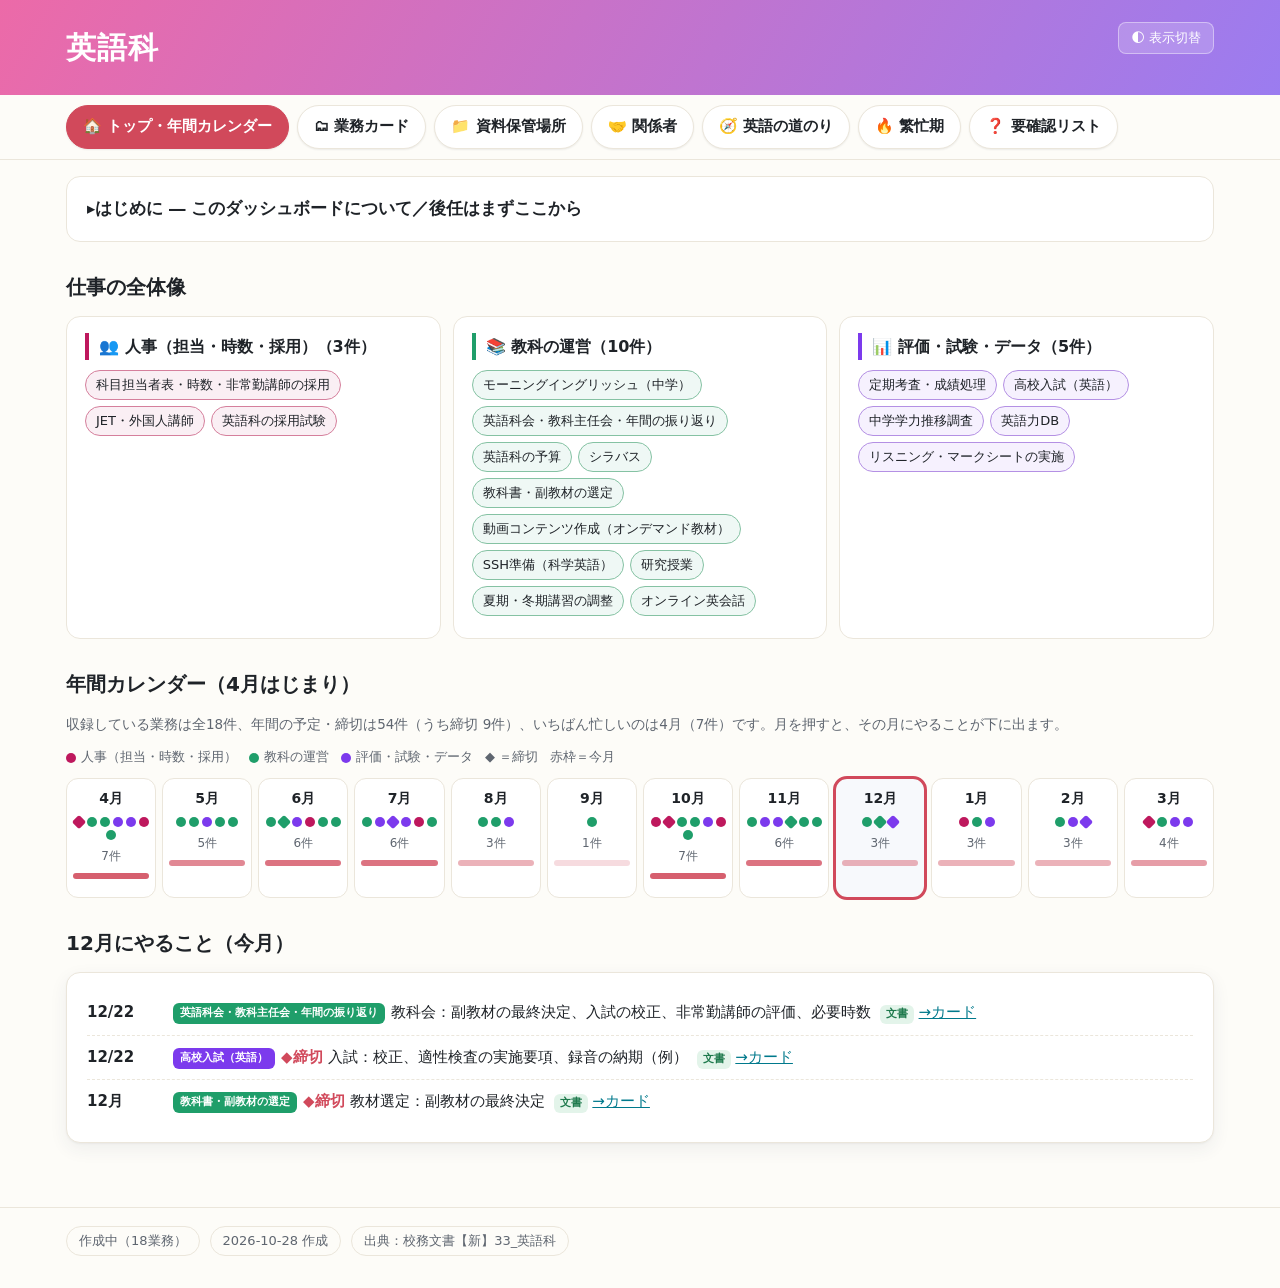
==== hdb-96WJHQErrHXxQ9Q8/eigo.html @ f2237bbc "Publish handover dashboards" ====
<!doctype html>
<html lang="ja">
<head>
<meta charset="utf-8">
<meta name="viewport" content="width=device-width, initial-scale=1">
<title>英語科</title>
<link rel="icon" type="image/svg+xml" href="data:image/svg+xml,%3Csvg%20xmlns%3D%27http%3A%2F%2Fwww.w3.org%2F2000%2Fsvg%27%20viewBox%3D%270%200%2064%2064%27%3E%3Crect%20width%3D%2764%27%20height%3D%2764%27%20rx%3D%2714%27%20fill%3D%27%23d1495b%27%2F%3E%3Cg%20fill%3D%27none%27%20stroke%3D%27%23fff%27%20stroke-width%3D%273%27%20stroke-linecap%3D%27round%27%3E%3Ccircle%20cx%3D%2732%27%20cy%3D%2732%27%20r%3D%2716%27%2F%3E%3Cellipse%20cx%3D%2732%27%20cy%3D%2732%27%20rx%3D%277.5%27%20ry%3D%2716%27%2F%3E%3Cpath%20d%3D%27M16%2032h32%27%2F%3E%3Cpath%20d%3D%27M19.5%2022.5h25%27%2F%3E%3Cpath%20d%3D%27M19.5%2041.5h25%27%2F%3E%3C%2Fg%3E%3C%2Fsvg%3E">
<link rel="preconnect" href="https://fonts.googleapis.com">
<link rel="preconnect" href="https://fonts.gstatic.com" crossorigin>
<link href="https://fonts.googleapis.com/css2?family=Fraunces:opsz,wght@9..144,600;9..144,700&family=Shippori+Mincho+B1:wght@600;800&family=Zen+Kaku+Gothic+New:wght@400;500;700;900&display=swap" rel="stylesheet">
<link rel="stylesheet" href="style.css">
</head>
<body>
<body>
<header class="hero"><div class="wrap"><button id="theme">🌓 表示切替</button>
  <h1 id="ttl"></h1>
  <p id="sub"></p>
</div></header>
<nav class="tabs"><div class="wrap" id="tabs"></div></nav>
<div class="wrap">
  <section class="view" id="v-top"></section>
  <section class="view" id="v-cards"></section>
  <section class="view" id="v-people"></section>
  <section class="view" id="v-busy"></section>
  <section class="view" id="v-todo"></section>
  <section class="view" id="v-src"></section>
  <section class="view" id="v-story"></section>
  <section class="view" id="v-horizon"></section>
</div>
<footer class="p-footer"><div class="wrap"><div class="meta" id="meta"></div></div></footer>
<dialog id="dlg"></dialog>
<script src="data_eigo.js"></script>
<script src="story.js"></script>
<script src="app.js"></script>
</body>
</html>
---- hdb-96WJHQErrHXxQ9Q8/style.css ----
:root{
  --bg:#fdfcf8; --panel:#ffffff; --ink:#1f2328; --muted:#5f6670; --line:#ebe6db;
  --accent:#d1495b; --accent2:#00798c; --soft:#f7f9fc;
  --c-abroad:#2f6fde; --c-program:#1f9e6a; --c-contest:#c2410c; --c-test:#7c3aed;
  --c-partner:#0e7490; --c-admin:#64748b; --c-event:#b45309; --c-hr:#be185d; --c-subject:#1f9e6a; --c-eval:#7c3aed;
  --doc:#1f7a4d; --docbg:#e3f4ea; --hear:#8a5a00; --hearbg:#fdf0d5; --unk:#9b1c1c; --unkbg:#fde5e5;
  --shadow:0 1px 2px rgba(0,0,0,.04),0 6px 18px rgba(40,60,90,.07);
}
:root[data-theme="dark"]{
  --bg:#16181d; --panel:#1f232a; --ink:#e8e6e1; --muted:#a3a9b3; --line:#30353e; --soft:#242930;
  --doc:#7fd6a4; --docbg:#1d3a2a; --hear:#f2c46b; --hearbg:#3d3018; --unk:#ff9a9a; --unkbg:#3f1e1e;
  --shadow:0 1px 2px rgba(0,0,0,.3),0 4px 14px rgba(0,0,0,.3);
}
*{box-sizing:border-box}
body{margin:0;background:var(--bg);color:var(--ink);font-family:"Hiragino Sans","Yu Gothic UI","Meiryo",system-ui,sans-serif;line-height:1.7;font-size:15px}
a{color:var(--accent2)}
.wrap{max-width:1180px;margin:0 auto;padding:0 16px 64px}
header.hero{background:linear-gradient(120deg,var(--hero1),var(--hero2));color:#fff;padding:22px 0 18px;margin-bottom:0}
header.hero .wrap{padding-bottom:0}
.hero h1{margin:0 0 4px;font-size:30px;letter-spacing:.04em}
.hero p{margin:0;opacity:.92}
.hero .meta{margin-top:14px;display:flex;gap:10px;flex-wrap:wrap;font-size:13px}
.hero .meta span{background:rgba(255,255,255,.18);border-radius:999px;padding:3px 12px}
nav.tabs{position:sticky;top:0;z-index:5;background:var(--bg);border-bottom:1px solid var(--line);margin-bottom:10px}
nav.tabs .wrap{display:flex;gap:8px;overflow-x:auto;padding-top:10px;padding-bottom:10px;align-items:center}
nav.tabs button{border:1.5px solid var(--line);background:var(--panel);color:var(--ink);font:inherit;font-weight:600;padding:8px 16px;cursor:pointer;border-radius:999px;white-space:nowrap;box-shadow:0 1px 2px rgba(0,0,0,.07)}
nav.tabs button:hover{border-color:var(--accent);color:var(--accent)}
nav.tabs button.on{background:var(--accent);border-color:var(--accent);color:#fff}
section.view{display:none}
section.view.on{display:block}
h2{font-size:20px;margin:28px 0 12px}
.panel{background:var(--panel);border:1px solid var(--line);border-radius:14px;box-shadow:var(--shadow);padding:18px 20px}
.grid{display:grid;gap:14px}
.g3{grid-template-columns:repeat(auto-fill,minmax(300px,1fr))}
.kpis{display:grid;grid-template-columns:repeat(auto-fit,minmax(150px,1fr));gap:12px}
.kpi{background:var(--panel);border:1px solid var(--line);border-radius:14px;padding:14px 16px;box-shadow:var(--shadow)}
.kpi b{display:block;font-size:28px;line-height:1.2}
.kpi small{color:var(--muted)}
/* month ribbon */
.ribbon{display:grid;grid-template-columns:repeat(12,minmax(0,1fr));gap:6px}
.mon{background:var(--panel);border:1px solid var(--line);border-radius:12px;padding:8px 6px 10px;min-height:120px;cursor:pointer;transition:transform .12s}
.mon:hover{transform:translateY(-2px)}
.mon.now{outline:3px solid var(--accent);outline-offset:-1px}
.mon.sel{background:var(--soft)}
.mon h4{margin:0 0 6px;text-align:center;font-size:14px}
.mon .dots{display:flex;flex-wrap:wrap;gap:3px;justify-content:center}
.dot{width:10px;height:10px;border-radius:50%}
.dot.dl{border-radius:2px;transform:rotate(45deg)}
.mon .cnt{text-align:center;font-size:12px;color:var(--muted);margin-top:6px}
.heat{height:6px;border-radius:3px;margin-top:6px;background:var(--accent);opacity:.15}
@media (max-width:760px){.ribbon{grid-template-columns:repeat(6,minmax(0,1fr))}.mon{min-height:90px}}
.legend{display:flex;flex-wrap:wrap;gap:12px;font-size:13px;color:var(--muted);margin:10px 0}
.legend i{display:inline-block;width:10px;height:10px;border-radius:50%;margin-right:5px;vertical-align:middle}
ul.events{list-style:none;margin:0;padding:0}
ul.events li{display:grid;grid-template-columns:76px 1fr;gap:10px;padding:9px 0;border-bottom:1px dashed var(--line)}
ul.events li:last-child{border-bottom:0}
.when{font-weight:700;font-variant-numeric:tabular-nums}
.tag{display:inline-block;font-size:11px;font-weight:700;border-radius:6px;padding:1px 7px;margin-right:6px;color:#fff;vertical-align:1px}
.dlmark{color:var(--accent);font-weight:700}
/* cards */
.filters{display:flex;flex-wrap:wrap;gap:8px;margin-bottom:14px}
.chip{border:1px solid var(--line);background:var(--panel);color:var(--ink);border-radius:999px;padding:5px 13px;font:inherit;font-size:13px;cursor:pointer}
.chip.on{background:var(--ink);color:var(--bg);border-color:var(--ink)}
.card{background:var(--panel);border:1px solid var(--line);border-radius:16px;box-shadow:var(--shadow);overflow:hidden;cursor:pointer;display:flex;flex-direction:column;transition:transform .12s}
.card:hover{transform:translateY(-3px)}
.card .bar{height:6px}
.card .in{padding:14px 16px 16px;display:flex;flex-direction:column;gap:6px;flex:1}
.card h3{margin:0;font-size:17px;display:flex;gap:8px;align-items:center}
.card .emo{font-size:22px}
.card p{margin:0;color:var(--muted);font-size:14px}
.card .foot{margin-top:auto;display:flex;gap:6px;flex-wrap:wrap;font-size:12px}
.pill{border-radius:999px;padding:1px 9px;background:var(--soft);border:1px solid var(--line);color:var(--muted)}
.pill.warn{background:var(--unkbg);color:var(--unk);border-color:transparent}
/* detail */
dialog{border:0;border-radius:18px;padding:0;max-width:880px;width:calc(100% - 24px);background:var(--panel);color:var(--ink);box-shadow:0 20px 60px rgba(0,0,0,.35)}
dialog::backdrop{background:rgba(10,12,16,.55)}
.dhead{padding:22px 24px 16px;color:#fff}
.dhead h2{margin:0;font-size:22px}
.dhead p{margin:4px 0 0;opacity:.92}
.dbody{padding:6px 24px 24px;max-height:72vh;overflow:auto}
.dbody h3{font-size:16px;margin:22px 0 8px;padding-left:10px;border-left:4px solid var(--accent)}
.dbody h4{font-size:15px;margin:16px 0 6px}
.close{position:absolute;z-index:1;right:14px;top:12px;border:0;background:rgba(255,255,255,.2);color:#fff;border-radius:50%;width:34px;height:34px;font-size:18px;cursor:pointer}
ol.flow{list-style:none;margin:0;padding:0;counter-reset:s}
ol.flow li{position:relative;padding:4px 0 14px 44px;counter-increment:s}
ol.flow li::before{content:counter(s);position:absolute;left:0;top:2px;width:30px;height:30px;border-radius:50%;background:var(--accent2);color:#fff;display:grid;place-items:center;font-weight:700;font-size:13px}
ol.flow li::after{content:"";position:absolute;left:14px;top:34px;bottom:0;border-left:2px dotted var(--line)}
ol.flow li:last-child::after{display:none}
.fw{font-size:12px;color:var(--muted);font-weight:700}
.decide{display:inline-block;margin-top:4px;font-size:13px;background:var(--hearbg);color:var(--hear);border-radius:8px;padding:2px 9px}
.appr{display:inline-block;margin-top:4px;font-size:13px;background:var(--soft);border:1px solid var(--line);border-radius:8px;padding:1px 9px}
table{border-collapse:collapse;width:100%;font-size:14px}
th,td{border-bottom:1px solid var(--line);padding:7px 8px;text-align:left;vertical-align:top}
th{color:var(--muted);font-weight:600;font-size:13px}
.src{display:inline-block;font-size:11px;font-weight:700;border-radius:6px;padding:0 6px;margin-left:4px;white-space:nowrap}
.src.doc{background:var(--docbg);color:var(--doc)}
.src.hear{background:var(--hearbg);color:var(--hear)}
.src.unk{background:var(--unkbg);color:var(--unk)}
.path{font-family:ui-monospace,Consolas,monospace;font-size:12px;color:var(--muted);word-break:break-all}
.copy{border:1px solid var(--line);background:var(--soft);color:var(--ink);border-radius:6px;font-size:11px;padding:0 6px;cursor:pointer;margin-left:4px}
.note{background:var(--soft);border:1px solid var(--line);border-radius:10px;padding:10px 12px;margin:8px 0}
.callout{border-left:4px solid var(--accent);background:var(--soft);padding:10px 14px;border-radius:0 10px 10px 0;margin:10px 0;font-size:14px}
.toolbar{display:none}
.toolbar button{border:1px solid var(--line);background:var(--panel);color:var(--ink);border-radius:8px;padding:4px 10px;font:inherit;font-size:13px;cursor:pointer}
@media print{nav.tabs,.toolbar,.filters{display:none} section.view{display:block!important} .mon{min-height:auto}}
/* 英語の道のり（story.js） */
#v-story .panel{margin-bottom:14px}
.st-cover{background:var(--panel);border:1px solid var(--line);border-radius:16px;box-shadow:var(--shadow);padding:24px 26px;margin-bottom:14px}
.st-eyebrow{color:var(--accent2);font-weight:700;font-size:13px;letter-spacing:.06em}
.st-title{font-size:30px;margin:6px 0 2px}
.st-sub{color:var(--muted);font-weight:600}
.st-lead{margin:14px 0 18px}
.st-fig{margin:0;border:1px solid var(--line);border-radius:14px;overflow:hidden}
.st-fig img{display:block;width:100%;height:auto}
.st-fig figcaption{padding:8px 14px;font-size:13px;color:var(--muted)}
.st-head{margin:34px 0 14px}
.st-head h2{margin:2px 0 6px;font-size:23px}
.st-head p{margin:0;color:var(--muted)}
.st-kick{color:var(--accent);font-weight:700;font-size:12px;letter-spacing:.08em}
.st-h3{font-size:18px;margin:26px 0 12px}
.st-side{display:grid;grid-template-columns:minmax(0,3fr) minmax(0,2fr);gap:14px;align-items:start}
.st-side.st-even{grid-template-columns:repeat(2,minmax(0,1fr))}
.st-prose p:first-child{margin-top:0}
.st-prose p:last-child{margin-bottom:0}
.st-aside h3,.st-block h3{margin:0 0 8px;font-size:17px}
.st-list{margin:0;padding-left:1.2em}
.st-list li{margin:6px 0}
.st-support{margin:12px 0 0;font-size:14px;font-weight:700}
.st-aside ol.flow li{padding-bottom:10px}
.st-tiles{display:grid;gap:12px;margin-bottom:14px}
.st-t4{grid-template-columns:repeat(auto-fit,minmax(200px,1fr))}
.st-t3{grid-template-columns:repeat(auto-fit,minmax(260px,1fr))}
.st-tile{background:var(--panel);border:1px solid var(--line);border-radius:14px;box-shadow:var(--shadow);padding:14px 16px}
.st-tile b{display:block;font-size:18px;line-height:1.4}
.st-tile em{display:block;font-style:normal;font-weight:700;font-size:22px;color:var(--accent2)}
.st-tile p{margin:6px 0 0;font-size:14px;color:var(--muted)}
.st-tile small{display:block;margin-top:8px;color:var(--accent2);font-weight:700}
.st-tile.dark{background:linear-gradient(120deg,var(--hero1),var(--hero2));border-color:transparent;color:#fff}
.st-tile.dark p{color:#fff;opacity:.92}
.st-stack div{border-radius:10px;padding:10px 14px;margin-top:8px;font-size:14px}
.st-stack .top{background:var(--hearbg)}
.st-stack .mid{background:var(--docbg)}
.st-stack .base{background:var(--soft);border:1px solid var(--line)}
.st-quote{font-size:21px;font-weight:700;line-height:1.5;margin:0 0 8px;color:var(--accent2)}
.st-scroll{overflow-x:auto}
.st-scroll table{min-width:620px}
.st-scroll th small{font-weight:400}
.st-small{font-size:13px;color:var(--muted)}
/* ロードマップの学年切替 */
.st-grades>input{position:absolute;opacity:0;pointer-events:none}
.st-gtabs{display:flex;gap:8px;margin-bottom:12px}
.st-gtabs label{border:1px solid var(--line);background:var(--panel);border-radius:999px;padding:5px 16px;font-weight:600;cursor:pointer}
#st-r1:checked~.st-gtabs label[for=st-r1],#st-r2:checked~.st-gtabs label[for=st-r2],#st-r3:checked~.st-gtabs label[for=st-r3]{background:var(--ink);color:var(--bg);border-color:var(--ink)}
.st-g{display:none}
#st-r1:checked~.st-g1,#st-r2:checked~.st-g2,#st-r3:checked~.st-g3{display:block}
.st-step{color:var(--accent);font-weight:700;font-size:13px}
.st-g h3{margin:2px 0 4px;font-size:21px}
.st-tag{display:inline-block;background:var(--soft);border:1px solid var(--line);border-radius:8px;padding:1px 10px;font-size:13px;margin-bottom:12px}
.st-aim{background:var(--docbg);border-radius:12px;padding:12px 14px}
.st-aim small{font-weight:700;color:var(--doc)}
.st-aim b{display:block;font-size:17px;line-height:1.5}
.st-aim p{margin:8px 0 0;font-size:14px}
/* 物差し */
.st-scale{overflow-x:auto;padding-bottom:4px}
.st-bands{display:grid;grid-template-columns:repeat(5,1fr);min-width:560px;border-radius:12px;overflow:hidden}
.st-bands div{padding:10px 4px;text-align:center;color:#fff}
.st-bands div:nth-child(1){background:#6f8ba3}
.st-bands div:nth-child(2){background:#3f7a8a}
.st-bands div:nth-child(3){background:#12796b}
.st-bands div:nth-child(4){background:#1a5e55}
.st-bands div:nth-child(5){background:#163a5f}
.st-bands b{display:block;font-size:20px;line-height:1.3}
.st-bands small{display:block;opacity:.85;font-size:12px}
.st-bands span{font-size:12px;font-weight:700}
.st-marks{position:relative;min-width:560px;height:58px;margin-bottom:6px}
.st-marks span{position:absolute;top:6px;max-width:150px;transform:translateX(-50%);padding-top:6px;text-align:center;font-size:12px;line-height:1.35;color:var(--muted)}
.st-marks span::before{content:"";position:absolute;top:0;left:50%;height:5px;border-left:2px solid var(--ink)}
.st-pills{display:flex;flex-wrap:wrap;gap:8px}
.st-pills span{background:var(--soft);border:1px solid var(--line);border-radius:999px;padding:2px 12px;font-size:13px;font-weight:600}
/* 大学リスト */
.st-unis{display:grid;grid-template-columns:repeat(auto-fill,minmax(340px,1fr));gap:14px;align-items:start}
#v-story .st-uni{margin:0}
.st-uni h4{margin:0 0 6px;font-size:17px}
.st-uni h5,.st-entry h5{margin:10px 0 2px;font-size:14px}
.st-uni p{margin:0;font-size:14px}
.st-uni p.st-from{margin-top:8px}
.st-from{display:block;font-size:12px;color:var(--muted)}
.st-chips{display:flex;flex-wrap:wrap;gap:6px}
.st-chip{display:inline-block;border-radius:999px;padding:0 10px;font-size:12px;font-weight:700}
.st-chip.cat{background:var(--soft);border:1px solid var(--line)}
.st-chip.ok{background:var(--docbg);color:var(--doc)}
.st-chip.warn{background:var(--hearbg);color:var(--hear)}
.st-chip.no{background:var(--unkbg);color:var(--unk)}
.st-tier b,.st-tierlabel{font-weight:700}
.st-tier.t1 b,.st-tierlabel.t1{color:var(--accent)}
.st-tier.t2 b,.st-tierlabel.t2{color:var(--accent2)}
.st-tier.t3 b,.st-tierlabel.t3{color:var(--doc)}
.st-country summary,.st-faq summary{cursor:pointer;font-weight:600}
.st-country summary b{font-size:17px}
.st-country[open] summary,.st-faq details[open] summary{margin-bottom:8px}
.st-entry{display:grid;grid-template-columns:84px minmax(0,1fr);gap:10px;padding:10px 0;border-bottom:1px dashed var(--line);font-size:14px}
.st-entry:last-child{border-bottom:0}
.st-entry h5{margin-top:0}
.st-entry p{margin:2px 0}
.st-steps{display:grid;grid-template-columns:1fr auto 1fr auto 1fr;gap:10px;align-items:center}
.st-steps div{background:var(--soft);border:1px solid var(--line);border-radius:10px;padding:10px 12px}
.st-steps p{margin:4px 0 0;font-size:14px}
.st-steps i{font-style:normal;color:var(--muted)}
#v-story .st-faq details{margin-bottom:8px;padding:12px 18px}
.st-faq p{margin:0}
.st-close{background:linear-gradient(120deg,var(--hero1),var(--hero2));color:#fff;border-radius:16px;padding:24px 26px;margin-top:34px}
.st-close h2{margin:0 0 8px}
.st-close p{margin:8px 0 0}
.st-foot{margin-top:14px;font-size:12px;color:var(--muted)}
.st-foot p{margin:6px 0 0}
@media (max-width:760px){.st-side,.st-side.st-even{grid-template-columns:minmax(0,1fr)}.st-unis{grid-template-columns:minmax(0,1fr)}.st-steps{grid-template-columns:minmax(0,1fr)}.st-steps i{display:none}.st-entry{grid-template-columns:minmax(0,1fr);gap:2px}}
@media print{.st-gtabs{display:none} .st-g{display:block!important}}
.st-fees{margin-top:14px;display:grid;gap:7px}
.st-feehead{font-size:12px;font-weight:700;color:var(--muted);margin-top:8px}
.st-feebar{display:grid;grid-template-columns:minmax(0,15em) minmax(0,1fr) 6.5em;gap:10px;align-items:center;font-size:13px}
.st-feetrack{height:14px;background:var(--soft);border-radius:999px;overflow:hidden}
.st-feetrack span{display:block;height:100%;background:var(--accent2);border-radius:999px}
.st-feebar.jp .st-feetrack span{background:var(--c-event)}
.st-feeval{font-weight:700;text-align:right;white-space:nowrap}
@media (max-width:760px){.st-feebar{grid-template-columns:minmax(0,1fr) 6.5em}.st-feetrack{grid-column:1/-1;order:3}}

/* 繁忙期タブ */
.bz-periods{grid-template-columns:repeat(auto-fit,minmax(280px,1fr))}
.bz-t{margin:0 0 6px;font-size:15px}
.bz-periods p{margin:0;font-size:14px}
@media (max-width:600px){.bz-stack,.bz-stack tbody{display:block}.bz-stack tr:first-child{display:none}.bz-stack tr{display:block;padding:10px 0;border-bottom:1px solid var(--line)}.bz-stack td{display:block;border:0;padding:2px 0}}

/* ヘッダー内の表示切替とフッター（作成中・作成日・出典はフッターへ） */
header.hero .wrap{position:relative}
#theme{position:absolute;top:0;right:16px;background:rgba(255,255,255,.18);color:#fff;border:1px solid rgba(255,255,255,.4);border-radius:8px;padding:4px 12px;font:inherit;font-size:13px;cursor:pointer}
footer.p-footer{border-top:1px solid var(--line);padding:18px 0 8px;color:var(--muted);font-size:13px}
footer.p-footer .wrap{padding-bottom:24px}
footer.p-footer .meta{display:flex;gap:10px;flex-wrap:wrap}
footer.p-footer .meta span{border:1px solid var(--line);border-radius:999px;padding:3px 12px}
/* トップ画面（明言文・部のストーリー・入口・全体像） */
.p-statement{background:var(--panel);border:1px solid var(--line);border-radius:14px;padding:20px 22px;margin:16px 0 6px}
.p-note{margin:14px 0 0;padding-top:12px;border-top:1px dashed var(--line);font-size:13px;color:var(--muted)}
.p-statement h2{font-size:21px;line-height:1.5;margin:0 0 10px}
.p-statement p{color:var(--muted);line-height:1.8;margin:0}
.p-intro{background:var(--panel);border:1px solid var(--line);border-radius:14px;padding:16px 20px;margin:16px 0 6px}
.p-intro>summary{cursor:pointer;font-size:16.5px;font-weight:700;list-style:none;padding:2px 0}
.p-intro>summary::-webkit-details-marker{display:none}
.p-intro>summary::before{content:"\25B8 "}
.p-intro[open ]>summary::before{content:"\25BE "}
.p-intro .p-statement{background:none;border:none;border-radius:0;padding:10px 0 0;margin:0}
.p-intro-sub{font-size:16px;margin:16px 0 2px}
.p-steps,.p-stories{display:grid;grid-template-columns:repeat(auto-fit,minmax(230px,1fr));gap:12px;margin:8px 0 4px}
.p-step{display:flex;flex-direction:column;justify-content:flex-start;text-align:left;background:var(--panel);border:1px solid var(--line);border-radius:14px;padding:16px 18px;cursor:pointer;font:inherit;color:inherit}
.p-story{position:relative;display:flex;flex-direction:column;justify-content:flex-start;text-align:left;background:color-mix(in srgb,var(--accent) 7%,var(--panel));border:1px solid color-mix(in srgb,var(--accent) 42%,var(--line));border-radius:14px;padding:16px 42px 16px 18px;cursor:pointer;font:inherit;color:inherit}
.p-story::after{content:"›";position:absolute;right:16px;top:50%;transform:translateY(-50%);font-size:24px;font-weight:700;color:var(--accent);line-height:1}
.p-step:hover{border-color:var(--accent)}
.p-story:hover{border-color:var(--accent);background:color-mix(in srgb,var(--accent) 13%,var(--panel))}
.p-step b{display:block;font-size:16px;margin-bottom:6px}
.p-story b{display:block;font-size:16px;margin-bottom:6px;color:var(--accent)}
.p-step span,.p-story span{color:var(--muted);font-size:13.5px;line-height:1.7}
.p-map{display:grid;grid-template-columns:repeat(auto-fit,minmax(300px,1fr));gap:12px;margin:8px 0 4px}
.p-group{background:var(--panel);border:1px solid var(--line);border-radius:14px;padding:16px 18px}
.p-group h3{margin:0 0 6px;font-size:16px;border-left:4px solid var(--gc,var(--line));padding-left:10px}
.p-group p{color:var(--muted);font-size:13.5px;line-height:1.7;margin:0 0 10px}
.p-links a{display:inline-block;margin:0 6px 6px 0;padding:3px 10px;border:1px solid color-mix(in srgb,var(--gc,var(--line)) 50%,var(--line));background:color-mix(in srgb,var(--gc,var(--panel)) 7%,var(--panel));border-radius:999px;font-size:13px;text-decoration:none;color:inherit}
.p-links a:hover{border-color:var(--gc,var(--accent))}
.p-stats{color:var(--muted);font-size:13.5px;margin:6px 0 0}

/* ===== 英語の道のり（単体ページのデザインを #v-story にスコープして再現） ===== */
#v-story{
  color-scheme: light dark;
  --bg:#fbfaf7;
  --surface:#ffffff;
  --surface2:#eef4f1;
  --ink:#16222e;
  --ink2:#3d4f5f;
  --muted:#677a89;
  --line:#d9e2dd;
  --navy:#17365d;
  --navy-deep:#10263f;
  --teal:#0f766e;
  --teal-soft:#dcefeb;
  --amber:#c07f1f;
  --amber-soft:#f7e8cf;
  --rose:#b4533f;
  --shadow:0 18px 44px rgba(16,38,63,.10);
  --radius:18px;
}
@media (prefers-color-scheme: dark) and (max-width:0px){#v-story{
    --bg:#0d1620;
    --surface:#152231;
    --surface2:#182a3a;
    --ink:#eef3f6;
    --ink2:#c3d0da;
    --muted:#93a6b4;
    --line:#2b4154;
    --navy:#7fb0e0;
    --navy-deep:#0a1826;
    --teal:#4cc2b4;
    --teal-soft:#173c38;
    --amber:#e2a84e;
    --amber-soft:#3a2d16;
    --rose:#e08a76;
    --shadow:0 18px 44px rgba(0,0,0,.35);
  }

}
#v-story *{box-sizing:border-box}
#v-story{scroll-behavior:smooth}
#v-story{margin:0;background:var(--bg);color:var(--ink);font-family:"Zen Kaku Gothic New",system-ui,-apple-system,"Hiragino Kaku Gothic ProN",sans-serif;line-height:1.75;-webkit-font-smoothing:antialiased}
#v-story img{max-width:100%;display:block}
#v-story .wrap{max-width:1120px;margin:0 auto;padding:0 20px}
#v-story h1,#v-story h2,#v-story h3{font-family:"Shippori Mincho B1",serif;line-height:1.35;margin:0}
#v-story p{margin:0}
#v-story a{color:var(--teal)}
#v-story /* ---------- hero ---------- */
.hero{padding:44px 0 0}
#v-story .hero-kicker{display:flex;align-items:center;gap:12px;color:var(--teal);font-weight:900;font-size:.82rem;letter-spacing:.14em}
#v-story .hero-kicker::after{content:"";height:1px;flex:1;background:var(--line)}
#v-story .hero h1{font-size:clamp(2rem,5.6vw,3.4rem);font-weight:800;margin:16px 0 6px;letter-spacing:.01em}
#v-story .hero h1 .accent{color:var(--teal)}
#v-story .hero .en{font-family:"Fraunces",serif;font-size:clamp(.95rem,2vw,1.1rem);color:var(--muted);letter-spacing:.06em;margin-bottom:18px}
#v-story .hero .lead{font-size:clamp(1rem,2.2vw,1.13rem);color:var(--ink2)}
#v-story .hero .lead strong{color:var(--ink)}
#v-story .hero-img{margin:28px 0 0;border-radius:22px;overflow:hidden;box-shadow:var(--shadow);border:1px solid var(--line)}
#v-story .hero-img img{width:100%;height:auto}
#v-story .hero-img figcaption{margin:0;padding:10px 16px;background:var(--surface);font-size:.82rem;color:var(--muted)}
#v-story figure{margin:0}
#v-story /* key facts strip */
.facts{display:grid;grid-template-columns:repeat(4,1fr);gap:12px;margin:22px 0 8px}
#v-story .fact{background:var(--surface);border:1px solid var(--line);border-radius:14px;padding:16px 16px 13px}
#v-story .fact .num{font-family:"Fraunces",serif;font-size:1.55rem;font-weight:700;color:var(--navy);line-height:1.15}
#v-story .fact .num small{font-size:.85rem}
#v-story .fact .lbl{font-size:.83rem;color:var(--ink2);margin-top:4px;line-height:1.55}
#v-story .fact.hl{background:var(--navy-deep);border-color:var(--navy-deep)}
#v-story .fact.hl .num{color:#f2b95e}
#v-story .fact.hl .lbl{color:#d7e3ee}
#v-story /* ---------- sections ---------- */
section{padding:52px 0 6px}
#v-story .sec-head{margin-bottom:22px}
#v-story .sec-head .no{font-family:"Fraunces",serif;color:var(--amber);font-weight:700;font-size:.95rem;letter-spacing:.12em}
#v-story .sec-head h2{font-size:clamp(1.45rem,3.6vw,2rem);font-weight:800;margin-top:4px}
#v-story .sec-head p{color:var(--ink2);margin-top:8px}
#v-story .card{background:var(--surface);border:1px solid var(--line);border-radius:var(--radius);box-shadow:var(--shadow)}
#v-story /* story */
.story{display:grid;grid-template-columns:1.15fr .85fr;gap:18px;align-items:stretch}
#v-story .story .main{padding:28px}
#v-story .story .main p+p{margin-top:14px}
#v-story .story .main p{color:var(--ink2)}
#v-story .story .main strong{color:var(--ink)}
#v-story .story .side{background:var(--teal-soft);border:1px solid var(--line);border-radius:var(--radius);padding:24px}
#v-story .story .side h3{font-size:1.05rem;margin-bottom:10px;color:var(--ink)}
#v-story .story .side ul{margin:0;padding:0;list-style:none}
#v-story .story .side li{padding:9px 0;border-top:1px dashed var(--line);font-size:.93rem;color:var(--ink2)}
#v-story .story .side li:first-of-type{border-top:none}
#v-story .story .side b{color:var(--ink)}
#v-story /* roadmap tabs */
.tabs{display:flex;gap:8px;flex-wrap:wrap;margin-bottom:14px}
#v-story .tab{appearance:none;border:1px solid var(--line);background:var(--surface);color:var(--ink2);border-radius:999px;padding:10px 20px;font:inherit;font-weight:700;font-size:.95rem;cursor:pointer;transition:background .15s,color .15s,border-color .15s}
#v-story .tab .yr{font-family:"Fraunces",serif;margin-right:6px}
#v-story .tab[aria-selected="true"]{background:var(--navy-deep);color:#fff;border-color:var(--navy-deep)}
#v-story .tab:focus-visible{outline:3px solid var(--amber);outline-offset:2px}
#v-story .panel{display:none}
#v-story .panel.active{display:block}
#v-story .panel-inner{display:grid;grid-template-columns:.9fr 1.1fr;gap:0;overflow:hidden}
#v-story .panel .left{padding:28px;background:var(--surface2)}
#v-story .panel .right{padding:28px}
#v-story .panel .stage{font-family:"Fraunces",serif;font-size:.85rem;letter-spacing:.14em;color:var(--amber);font-weight:700}
#v-story .panel h3{font-size:1.4rem;margin:6px 0 10px}
#v-story .panel .exam{display:inline-block;background:var(--teal-soft);color:var(--ink);border-radius:8px;padding:4px 12px;font-weight:900;font-size:.9rem;margin-bottom:12px}
#v-story .panel p{color:var(--ink2)}
#v-story .panel ul{margin:14px 0 0;padding:0;list-style:none}
#v-story .panel li{position:relative;padding:7px 0 7px 26px;color:var(--ink2);border-top:1px dashed var(--line);font-size:.95rem}
#v-story .panel li:first-child{border-top:none}
#v-story .panel li::before{content:"";position:absolute;left:2px;top:15px;width:9px;height:9px;border-radius:50%;background:var(--teal)}
#v-story .panel li b{color:var(--ink)}
#v-story .target{margin-top:16px;background:var(--amber-soft);border-radius:12px;padding:14px 16px}
#v-story .target .t-lbl{font-size:.78rem;font-weight:900;letter-spacing:.1em;color:var(--amber)}
#v-story .target .t-val{font-weight:900;font-size:1.05rem;margin-top:2px}
#v-story .target .t-note{font-size:.85rem;color:var(--ink2)}
#v-story /* scale */
.scale-card{padding:26px 28px}
#v-story .scale-track{display:flex;border-radius:12px;overflow:hidden;border:1px solid var(--line);margin-top:8px}
#v-story .seg{flex:1;padding:14px 10px 12px;text-align:center;color:#fff;transition:filter .15s, transform .15s}
#v-story .seg .cefr{font-family:"Fraunces",serif;font-weight:700;font-size:1.3rem;line-height:1.1}
#v-story .seg .ces{font-size:.78rem;opacity:.92}
#v-story .seg .exam-name{font-size:.8rem;font-weight:700;margin-top:3px}
#v-story .seg[data-level="A2"]{background:#7d9db5}
#v-story .seg[data-level="B1"]{background:#3e7d8c}
#v-story .seg[data-level="B2"]{background:#0f766e}
#v-story .seg[data-level="C1"]{background:#175e54}
#v-story .seg[data-level="C2"]{background:#17365d}
#v-story .seg.dim{filter:saturate(.25) brightness(1.12);opacity:.55}
#v-story .scale-marks{position:relative;height:2.1em;font-size:.8rem;color:var(--muted);margin-top:6px}
#v-story .scale-marks span{position:absolute;top:0;transform:translateX(-50%);white-space:nowrap;text-align:center}
#v-story .scale-marks span::before{content:"";display:block;width:1px;height:6px;background:var(--muted);margin:0 auto 2px}
@media (max-width:560px){#v-story .scale-marks{height:3.6em;font-size:.72rem}
#v-story .scale-marks span[data-line="2"]{top:1.8em}

}
#v-story .scale-note{font-size:.88rem;color:var(--ink2);margin-top:14px}
#v-story .scale-legend{display:flex;gap:8px;flex-wrap:wrap;margin-top:14px}
#v-story .chip{font-size:.8rem;font-weight:700;border:1px solid var(--line);background:var(--surface2);border-radius:999px;padding:4px 12px;color:var(--ink2)}
#v-story .chip b{color:var(--teal)}
#v-story /* compare */
.table-wrap{overflow:hidden}
#v-story table{width:100%;border-collapse:collapse;font-size:.94rem}
#v-story th,#v-story td{padding:14px 16px;text-align:left;vertical-align:top;border-top:1px solid var(--line)}
#v-story thead th{border-top:none;background:var(--surface2);font-size:.95rem}
#v-story thead th .sub{display:block;font-weight:500;font-size:.8rem;color:var(--muted)}
#v-story tbody th{width:9.5em;color:var(--ink);font-weight:900;background:transparent}
#v-story td{color:var(--ink2)}
#v-story td b{color:var(--ink)}
#v-story .verdict{margin-top:16px;background:var(--surface);border:1px solid var(--line);border-radius:var(--radius);padding:22px 26px;display:grid;grid-template-columns:auto 1fr;gap:18px;align-items:center}
#v-story .verdict .big{font-family:"Shippori Mincho B1",serif;font-weight:800;font-size:1.25rem;color:var(--navy);white-space:nowrap}
#v-story .verdict p{color:var(--ink2)}
#v-story /* exits */
.exits{display:grid;grid-template-columns:repeat(3,1fr);gap:14px}
#v-story .exit{padding:24px}
#v-story .exit .ic{width:46px;height:46px;border-radius:12px;background:var(--teal-soft);display:grid;place-items:center;margin-bottom:14px}
#v-story .exit .ic svg{width:24px;height:24px;stroke:var(--teal)}
#v-story .exit h3{font-size:1.08rem;margin-bottom:8px}
#v-story .exit p{color:var(--ink2);font-size:.93rem}
#v-story .exit .tag{display:inline-block;margin-top:12px;font-size:.78rem;font-weight:900;color:var(--amber);letter-spacing:.06em}
#v-story /* support */
.support{display:grid;grid-template-columns:repeat(3,1fr);gap:14px}
#v-story .sup{padding:22px;text-align:left}
#v-story .sup .yen{font-family:"Fraunces",serif;font-size:1.7rem;font-weight:700;color:var(--navy);line-height:1.2}
#v-story .sup h3{font-size:1.02rem;margin:4px 0 6px}
#v-story .sup p{color:var(--ink2);font-size:.9rem}
#v-story .sup.free{background:var(--teal-soft)}
#v-story .sup.free .yen{color:var(--teal)}
#v-story /* fee flow */
.flow{margin-top:14px;padding:24px 26px}
#v-story .flow h3{font-size:1.05rem;margin-bottom:14px}
#v-story .flow ol{margin:0;padding:0;list-style:none;display:grid;grid-template-columns:1fr auto 1fr auto 1fr;gap:12px;align-items:stretch}
#v-story .flow li{background:var(--surface2);border-radius:12px;padding:14px 16px;font-size:.9rem;line-height:1.65;color:var(--ink2)}
#v-story .flow li b{display:block;font-size:.95rem;color:var(--ink);margin-bottom:4px}
#v-story .flow .arrow{align-self:center;color:var(--amber);font-weight:900;font-size:1.15rem;background:none;padding:0}
#v-story /* faq */
.faq details{background:var(--surface);border:1px solid var(--line);border-radius:14px;padding:0 20px;margin-bottom:10px}
#v-story .faq summary{cursor:pointer;font-weight:900;padding:16px 0;list-style:none;display:flex;justify-content:space-between;gap:12px;align-items:center}
#v-story .faq summary::-webkit-details-marker{display:none}
#v-story .faq summary::after{content:"＋";color:var(--teal);font-weight:900;flex:none}
#v-story .faq details[open ] summary::after{content:"－"}
#v-story .faq details p{color:var(--ink2);padding:0 0 18px;font-size:.94rem}
#v-story .faq details p strong{color:var(--ink)}
#v-story /* closing */
.closing{margin:54px 0 0;background:var(--navy-deep);color:#eaf1f7;border-radius:22px;padding:34px 30px;box-shadow:var(--shadow)}
#v-story .closing h2{color:#fff;font-size:clamp(1.3rem,3.2vw,1.7rem);margin-bottom:12px}
#v-story .closing p{color:#c9d8e5}
#v-story .closing p+p{margin-top:10px}
#v-story .closing strong{color:#f2b95e}
#v-story /* pdf download */
.pdf-dl{margin:26px 0 0;display:flex;flex-wrap:wrap;gap:12px;align-items:center;background:var(--surface);border:1px solid var(--line);border-radius:var(--radius);padding:20px 24px}
#v-story .pdf-dl .t{font-weight:900;font-family:"Shippori Mincho B1",serif;font-size:1.05rem}
#v-story .pdf-dl .d{color:var(--ink2);font-size:.9rem;flex:1;min-width:220px}
#v-story .pdf-dl a.btn{display:inline-block;background:var(--navy-deep);color:#fff;text-decoration:none;font-weight:900;font-size:.92rem;border-radius:999px;padding:11px 22px}
#v-story .pdf-dl a.btn:focus-visible{outline:3px solid var(--amber);outline-offset:2px}
#v-story footer{padding:26px 0 44px;color:var(--muted);font-size:.82rem}
#v-story footer p+p{margin-top:6px}
#v-story /* ---------- university lists ---------- */
.update-box{border:1px solid var(--line);border-left:5px solid var(--amber);background:var(--surface);border-radius:12px;padding:16px 20px;margin-bottom:18px;font-size:.9rem;color:var(--ink2)}
#v-story .update-box b{color:var(--ink)}
#v-story .stat-row{display:grid;grid-template-columns:repeat(3,1fr);gap:12px;margin-bottom:14px}
#v-story .stat{background:var(--surface);border:1px solid var(--line);border-radius:14px;padding:16px}
#v-story .stat .n{font-family:"Fraunces",serif;font-size:1.5rem;font-weight:700;color:var(--navy);line-height:1.2}
#v-story .stat p{font-size:.86rem;color:var(--ink2);margin-top:4px}
#v-story .grade-row{display:grid;grid-template-columns:repeat(3,1fr);gap:12px;margin-bottom:18px}
#v-story .grade{background:var(--surface2);border-radius:12px;padding:14px 16px;font-size:.88rem;color:var(--ink2)}
#v-story .grade b{display:block;color:var(--ink);font-size:.95rem;margin-bottom:3px}
#v-story .grade .big{font-family:"Fraunces",serif;font-size:1.3rem;color:var(--teal);font-weight:700}
#v-story .filters{display:flex;gap:8px;flex-wrap:wrap;margin:6px 0 16px}
#v-story .fbtn{appearance:none;border:1px solid var(--line);background:var(--surface);color:var(--ink2);border-radius:999px;padding:8px 16px;font:inherit;font-weight:700;font-size:.86rem;cursor:pointer}
#v-story .fbtn[aria-pressed="true"]{background:var(--navy-deep);color:#fff;border-color:var(--navy-deep)}
#v-story .fbtn:focus-visible{outline:3px solid var(--amber);outline-offset:2px}
#v-story .uni-group{font-family:"Shippori Mincho B1",serif;font-size:1.15rem;font-weight:800;margin:22px 0 12px}
#v-story .uni-grid{display:grid;grid-template-columns:1fr 1fr;gap:12px}
#v-story .uni{background:var(--surface);border:1px solid var(--line);border-radius:14px;padding:16px 18px}
#v-story .uni[hidden]{display:none}
#v-story .uni h4{margin:0 0 6px;font-size:1rem;font-family:"Zen Kaku Gothic New",sans-serif;font-weight:900}
#v-story .uni .tags{display:flex;gap:6px;flex-wrap:wrap;margin-bottom:8px}
#v-story .badge{font-size:.72rem;font-weight:900;border-radius:999px;padding:2px 9px;letter-spacing:.03em}
#v-story .badge.gen{background:var(--amber-soft);color:var(--amber)}
#v-story .badge.rec{background:var(--teal-soft);color:var(--teal)}
#v-story .badge.cam-yes{background:#dcefe4;color:#14663f}
#v-story .badge.cam-no{background:#f6e0da;color:#9c3a28}
#v-story .badge.cam-unk{background:var(--surface2);color:var(--muted)}
@media (prefers-color-scheme: dark) and (max-width:0px){#v-story .badge.cam-yes{background:#173c2e;color:#7fd6a8}
#v-story .badge.cam-no{background:#40231d;color:#e8a08e}}
#v-story .uni dl{margin:0;font-size:.86rem;color:var(--ink2);line-height:1.65}
#v-story .uni dt{font-weight:900;color:var(--ink);margin-top:6px}
#v-story .uni dd{margin:0}
#v-story .uni .src{margin-top:10px;font-size:.76rem}
#v-story .uni .src a{color:var(--muted);text-decoration:underline}
#v-story details.country{background:var(--surface);border:1px solid var(--line);border-radius:14px;margin-bottom:10px;padding:0 20px}
#v-story details.country summary{cursor:pointer;font-weight:900;padding:16px 0;list-style:none;display:flex;justify-content:space-between;gap:12px;align-items:center;font-family:"Shippori Mincho B1",serif;font-size:1.05rem}
#v-story details.country summary::-webkit-details-marker{display:none}
#v-story details.country summary::after{content:"＋";color:var(--teal);font-weight:900;flex:none;font-family:"Zen Kaku Gothic New",sans-serif}
#v-story details.country[open ] summary::after{content:"－"}
#v-story .country-body{padding:0 0 18px}
#v-story .country-note{font-size:.9rem;color:var(--ink2);background:var(--surface2);border-radius:10px;padding:12px 14px;margin-bottom:12px}
#v-story .ov-row{display:grid;grid-template-columns:4.2em 1fr;gap:4px 12px;padding:10px 0;border-top:1px dashed var(--line);font-size:.88rem;color:var(--ink2)}
#v-story .ov-row:first-of-type{border-top:none}
#v-story .ov-row .lv{font-weight:900;color:var(--amber);font-size:.8rem;padding-top:2px}
#v-story .ov-row .lv.fit{color:var(--teal)}
#v-story .ov-row .lv.safe{color:var(--navy)}
#v-story .ov-row b{color:var(--ink)}
#v-story .ov-row .meta{display:block;font-size:.84rem}
#v-story .cross{display:grid;grid-template-columns:1fr 1fr;gap:12px;margin-bottom:18px}
#v-story .cross .card{padding:20px 22px}
#v-story .cross h3{font-size:1rem;margin-bottom:8px}
#v-story .cross p,#v-story .cross li{font-size:.88rem;color:var(--ink2)}
#v-story .cross ul{margin:0;padding-left:1.2em}
#v-story .cef-table{font-size:.88rem}
#v-story /* fee comparison (Japan vs overseas) */
.fee-cmp{padding:26px 28px;margin-bottom:18px}
#v-story .fee-cmp h3{font-size:1.15rem;margin-bottom:8px}
#v-story .fee-cmp .intro{font-size:.92rem;color:var(--ink2)}
#v-story .fee-cmp .src-note{font-size:.82rem;color:var(--muted);margin-top:12px}
#v-story .fee-bars{margin-top:20px;display:grid;gap:9px}
#v-story .fee-bars .fb-head{font-size:.8rem;font-weight:900;letter-spacing:.08em;color:var(--muted);margin-top:8px}
#v-story .fee-bars .fb-head:first-child{margin-top:0}
#v-story .fee-bar{display:grid;grid-template-columns:15em 1fr 7em;gap:12px;align-items:center;font-size:.88rem}
#v-story .fee-bar .fb-name{color:var(--ink2);line-height:1.45}
#v-story .fee-bar .fb-name b{color:var(--ink)}
#v-story .fee-bar .fb-track{height:16px;background:var(--surface2);border-radius:999px;overflow:hidden}
#v-story .fee-bar .fb-fill{height:100%;background:var(--teal);border-radius:999px}
#v-story .fee-bar.jp .fb-fill{background:var(--amber)}
#v-story .fee-bar .fb-val{font-family:"Fraunces",serif;font-weight:700;text-align:right;color:var(--ink);white-space:nowrap}
@media (max-width:640px){#v-story .fee-bar{grid-template-columns:1fr 7.2em;grid-template-rows:auto auto}
#v-story .fee-bar .fb-val{font-size:.9rem}
#v-story .fee-bar .fb-track{grid-column:1/-1;order:3}
#v-story .fee-cmp{padding:20px}}
@media (max-width:860px){#v-story .uni-grid,#v-story .stat-row,#v-story .grade-row,#v-story .cross{grid-template-columns:1fr}}
@media (max-width:700px){#v-story .table-wrap thead tr,#v-story .table-wrap tbody tr{display:grid;grid-template-columns:1fr 1fr 1fr}
#v-story .table-wrap thead th:first-child{display:none}
#v-story .table-wrap tbody th{grid-column:1/-1;width:auto;background:var(--surface2)}
#v-story .table-wrap th,#v-story .table-wrap td{padding:10px 8px;font-size:.82rem;line-height:1.55}

}
@media (max-width:860px){#v-story .facts{grid-template-columns:repeat(2,1fr)}
#v-story .story,#v-story .panel-inner{grid-template-columns:1fr}
#v-story .exits,#v-story .support{grid-template-columns:1fr}
#v-story .verdict{grid-template-columns:1fr;gap:6px}
#v-story .verdict .big{white-space:normal}
#v-story .scale-track{flex-wrap:wrap}
#v-story .seg{flex:1 1 33%}
#v-story th,#v-story td{padding:12px}
#v-story tbody th{width:7.5em}
#v-story .flow ol{grid-template-columns:1fr}
#v-story .flow .arrow{transform:rotate(90deg);justify-self:center}

}
@media (max-width:560px){#v-story .hero h1{font-size:1.78rem;line-height:1.45}
#v-story .hero{padding-top:30px}

}
@media (prefers-reduced-motion: reduce){#v-story{scroll-behavior:auto}
#v-story *{transition:none !important}

}
#v-story /* ---------- print / PDF (A4) ---------- */
@page{size:A4;margin:13mm;
  @bottom-left{content:"東洋大学京北高等学校 ― 高校3年間の英語の道のり（配布用）";font-size:7.5pt;color:#677a89}
  @bottom-right{content:counter(page) " / " counter(pages);font-size:7.5pt;color:#677a89}
}
@media print{#v-story{background:#fff;font-size:10pt;line-height:1.6;-webkit-print-color-adjust:exact;print-color-adjust:exact}
#v-story .wrap{max-width:none;padding:0}
#v-story .tabs,#v-story .pdf-dl,#v-story .filters{display:none !important}
#v-story .panel{display:block !important;margin-bottom:12px;break-inside:avoid;page-break-inside:avoid}
#v-story .panel[hidden]{display:block !important}
#v-story .faq details>p,#v-story details.country .country-body{display:block !important}
#v-story section{padding:20px 0 2px}
#v-story /* 印刷・PDFでは影をすべて外す。影のぼかしが枠の外へ大きく広がり、太いグレーの枠に見えてしまうため（特に紺色の .closing） */
  *{box-shadow:none !important}
#v-story .hero{padding-top:4px}
#v-story .closing{margin-top:24px;border-radius:14px}
#v-story p,#v-story li{orphans:3;widows:3}
#v-story /* 印刷時は余白を少し締め、見出しと直後のカードが同じページに収まりやすくする */
  .story .main{padding:22px}
#v-story .story .side{padding:20px}
#v-story .panel .left,#v-story .panel .right{padding:20px}
#v-story .panel li{padding:5px 0 5px 26px}
#v-story .panel li::before{top:13px}
#v-story .scale-card{padding:20px 22px}
#v-story .flow{padding:20px 22px}
#v-story .exit,#v-story .sup{padding:20px}
#v-story .uni{padding:14px 16px}
#v-story .verdict{padding:18px 22px}
#v-story .closing{padding:28px 26px}
#v-story /* 見出しだけがページ末尾に残らないようにする */
  .sec-head{margin-bottom:16px;break-inside:avoid;page-break-inside:avoid;break-after:avoid;page-break-after:avoid}
#v-story h2,#v-story h3{break-after:avoid;page-break-after:avoid}
#v-story /* カード類は丸ごと1ページに収め、ページをまたがない */
  .card,#v-story .fact,#v-story .hero-img,#v-story .facts,#v-story .story,#v-story .story .main,#v-story .story .side,#v-story .scale-card,#v-story .scale-track,#v-story .target,#v-story .verdict,#v-story .flow,#v-story .flow li,#v-story .closing,#v-story .faq details,#v-story .update-box,#v-story .country-note,#v-story .ov-row,#v-story .uni,#v-story .grade,#v-story .stat,#v-story .stat-row,#v-story .grade-row,#v-story .exit,#v-story .sup,#v-story .exits,#v-story .support,#v-story .cross .card{break-inside:avoid;page-break-inside:avoid}
#v-story /* 表は丸ごと1ページに収める。やむを得ず分かれる場合も行の途中では割らず、見出し行を次ページに繰り返す */
  table{break-inside:avoid;page-break-inside:avoid;font-size:.85rem}
#v-story thead{display:table-header-group}
#v-story tr{break-inside:avoid;page-break-inside:avoid}
#v-story th,#v-story td{padding:8px 10px}
#v-story /* 配布用PDF：大学リストもすべて展開して印刷する */
  .uni[hidden]{display:block !important}
#v-story .uni-grid{grid-template-columns:1fr 1fr}
#v-story .uni dl{font-size:.82rem}
#v-story .uni-group{break-after:avoid;page-break-after:avoid}
#v-story .fee-cmp{break-inside:auto}
#v-story .fee-bar,#v-story .fee-bars .fb-head{break-inside:avoid;page-break-inside:avoid}
#v-story details.country{break-inside:auto;margin-bottom:14px}
#v-story details.country summary{break-after:avoid;page-break-after:avoid}
#v-story .faq summary{break-after:avoid;page-break-after:avoid}

}


#v-story header.hero{background:none;color:inherit;margin:0}


/* ===== 世界に視野を広げる（単体ページのデザインを #v-horizon にスコープして再現） ===== */
#v-horizon{
  color-scheme: light dark;
  --bg:#fbfaf7; --surface:#ffffff; --surface2:#eef4f1;
  --ink:#16222e; --ink2:#3d4f5f; --muted:#677a89; --line:#d9e2dd;
  --navy:#17365d; --teal:#0f766e; --teal-soft:#dcefeb;
  --amber:#c07f1f; --amber-soft:#f7e8cf;
  --shadow:0 18px 44px rgba(16,38,63,.10); --radius:18px;
}
@media (prefers-color-scheme: dark) and (max-width:0px){#v-horizon{ --bg:#0d1620; --surface:#152231; --surface2:#182a3a; --ink:#eef3f6; --ink2:#c3d0da; --muted:#93a6b4; --line:#2b4154; --navy:#7fb0e0; --teal:#4cc2b4; --teal-soft:#173c38; --amber:#e2a84e; --amber-soft:#3a2d16; --shadow:0 18px 44px rgba(0,0,0,.35); }

}
#v-horizon *{box-sizing:border-box}
#v-horizon{margin:0;background:var(--bg);color:var(--ink);font-family:"Zen Kaku Gothic New",system-ui,-apple-system,"Hiragino Kaku Gothic ProN",sans-serif;line-height:1.85;-webkit-font-smoothing:antialiased}
#v-horizon .wrap{max-width:880px;margin:0 auto;padding:0 20px}
#v-horizon h1,#v-horizon h2,#v-horizon h3{font-family:"Shippori Mincho B1",serif;line-height:1.4;margin:0}
#v-horizon p{margin:0}
#v-horizon .hero{padding:52px 0 6px}
#v-horizon .hero-kicker{display:flex;align-items:center;gap:12px;color:var(--teal);font-weight:900;font-size:.82rem;letter-spacing:.14em}
#v-horizon .hero-kicker::after{content:"";height:1px;flex:1;background:var(--line)}
#v-horizon .hero h1{font-size:clamp(2.1rem,6vw,3.4rem);font-weight:800;margin:18px 0 6px}
#v-horizon .hero h1 .accent{color:var(--teal)}
#v-horizon .hero .en{font-family:"Fraunces",serif;font-size:clamp(.95rem,2vw,1.1rem);color:var(--muted);letter-spacing:.06em;margin-bottom:18px}
#v-horizon .hero .lead{font-size:clamp(1rem,2.2vw,1.13rem);color:var(--ink2);max-width:44em}
#v-horizon .hero .lead strong{color:var(--ink)}
#v-horizon .route{margin:30px 0 4px}
#v-horizon section{padding:30px 0 6px}
#v-horizon .sec-head{display:flex;align-items:baseline;gap:14px;margin-bottom:14px}
#v-horizon .sec-head .no{font-family:"Fraunces",serif;color:var(--teal);font-weight:700;font-size:1.05rem}
#v-horizon .sec-head h2{font-size:clamp(1.35rem,3.4vw,1.7rem);font-weight:800}
#v-horizon .prose p{color:var(--ink2);margin-bottom:1em}
#v-horizon .prose p strong{color:var(--ink)}
#v-horizon .quote{border-left:4px solid var(--teal);background:var(--surface);border-radius:0 14px 14px 0;padding:16px 20px;margin:18px 0;font-family:"Shippori Mincho B1",serif;font-size:1.12rem;font-weight:600;color:var(--ink)}
#v-horizon .stages{position:relative;margin:10px 0 6px;padding-left:26px}
#v-horizon .stages::before{content:"";position:absolute;left:8px;top:12px;bottom:12px;width:2px;background:linear-gradient(var(--teal),var(--amber))}
#v-horizon .stage{position:relative;background:var(--surface);border:1px solid var(--line);border-radius:14px;padding:16px 20px;margin-bottom:14px}
#v-horizon .stage::before{content:"";position:absolute;left:-24px;top:24px;width:12px;height:12px;border-radius:50%;background:var(--teal);border:2px solid var(--bg)}
#v-horizon .stage.top{border-color:var(--amber);background:linear-gradient(180deg,var(--amber-soft),var(--surface))}
#v-horizon .stage.top::before{background:var(--amber)}
#v-horizon .stage .tag{display:inline-block;font-size:.76rem;font-weight:900;letter-spacing:.06em;color:var(--teal);background:var(--teal-soft);border-radius:999px;padding:2px 10px;margin-bottom:6px}
#v-horizon .stage.top .tag{color:var(--amber);background:var(--surface)}
#v-horizon .stage h3{font-size:1.12rem;font-weight:800;margin-bottom:6px}
#v-horizon .stage p{color:var(--ink2);font-size:.96rem}
#v-horizon .foot{margin:44px 0 0;border-top:1px solid var(--line);padding:18px 0 40px;color:var(--muted);font-size:.83rem;line-height:1.7}
@media print{#v-horizon *{box-shadow:none!important}
#v-horizon .stage,#v-horizon .quote{break-inside:avoid}
#v-horizon{background:#fff}

}


#v-horizon header.hero{background:none;color:inherit;margin:0}
#v-horizon .wrap{padding-bottom:0}


header.hero h1{padding-right:104px}

.paused-box{margin-top:28px}
.paused-box>summary{font-size:20px;font-weight:700;cursor:pointer;padding:8px 2px}
.paused-box .panel{margin-top:10px}

.ppl-search{width:100%;padding:11px 14px;border:1px solid var(--line);border-radius:10px;font:inherit;margin:0 0 14px;background:var(--panel);color:inherit}
.ppl-list{display:grid;gap:10px}
.ppl{background:var(--panel);border:1px solid var(--line);border-radius:12px;padding:14px 16px;display:grid;grid-template-columns:minmax(190px,.9fr) 1.4fr;gap:4px 20px;align-items:start}
.ppl-who{font-weight:700;font-size:16px;line-height:1.5}
.ppl-role{color:var(--muted);font-size:13px;margin-top:2px;line-height:1.6}
.ppl-cards a{display:inline-block;margin:0 6px 6px 0;padding:3px 10px;border:1px solid color-mix(in srgb,var(--gc,var(--line)) 50%,var(--line));background:color-mix(in srgb,var(--gc,var(--panel)) 7%,var(--panel));border-radius:999px;font-size:13px;text-decoration:none;color:inherit}
.ppl-cards a:hover{border-color:var(--gc,var(--accent))}
@media (max-width:640px){.ppl{grid-template-columns:1fr}}

.src-group{margin-bottom:14px}
.src-folder{margin:0 0 8px;font-size:15px;line-height:1.6}
.src-cnt{color:var(--muted);font-size:12.5px;font-weight:400;margin-left:6px}
.src-folder .copy{margin-left:10px}
.src-item{display:grid;grid-template-columns:minmax(200px,1.1fr) 1.3fr auto;gap:4px 16px;padding:9px 0;border-top:1px dashed var(--line);align-items:start}
.src-item:first-of-type{border-top:none}
.src-label{font-weight:600;line-height:1.55}
.src-file{color:var(--muted);font-size:12.5px;margin-top:1px;word-break:break-all}
.src-act{white-space:nowrap;font-size:13px}
@media (max-width:640px){.src-item{grid-template-columns:1fr}}

.src-prog{margin:0 0 8px;font-size:16px;border-left:4px solid var(--gc,var(--line));padding-left:10px}
.src-prog a{color:inherit;text-decoration:none}
.src-prog a:hover{text-decoration:underline}
.src-path{color:var(--muted);font-size:12.5px;line-height:1.6;word-break:break-all}

.src-toggle{margin-left:12px;font:inherit;font-size:13px;padding:3px 14px;border:1px solid var(--line);border-radius:999px;background:var(--panel);color:inherit;cursor:pointer}
.src-toggle:hover{border-color:var(--accent)}


#v-story,#v-horizon{color-scheme:light}

/* 業務カード：切り替え時にカードがテーブルへ展開するアニメーション */
@keyframes dealIn{0%{opacity:0;transform:translateY(30px) scale(.84) rotate(-2.5deg)}55%{opacity:1}100%{opacity:1;transform:translateY(0) scale(1) rotate(0deg)}}
#v-cards .grid .card{animation:dealIn .5s cubic-bezier(.22,1.35,.36,1) both;transform-origin:center bottom}
#v-cards .grid .card:nth-child(2){animation-delay:35ms}
#v-cards .grid .card:nth-child(3){animation-delay:70ms}
#v-cards .grid .card:nth-child(4){animation-delay:105ms}
#v-cards .grid .card:nth-child(5){animation-delay:140ms}
#v-cards .grid .card:nth-child(6){animation-delay:175ms}
#v-cards .grid .card:nth-child(7){animation-delay:210ms}
#v-cards .grid .card:nth-child(8){animation-delay:245ms}
#v-cards .grid .card:nth-child(9){animation-delay:280ms}
#v-cards .grid .card:nth-child(10){animation-delay:315ms}
#v-cards .grid .card:nth-child(11){animation-delay:350ms}
#v-cards .grid .card:nth-child(12){animation-delay:385ms}
#v-cards .grid .card:nth-child(13){animation-delay:420ms}
#v-cards .grid .card:nth-child(14){animation-delay:455ms}
#v-cards .grid .card:nth-child(15){animation-delay:490ms}
#v-cards .grid .card:nth-child(n+16){animation-delay:525ms}
@media (prefers-reduced-motion: reduce){#v-cards .grid .card{animation:none}}

.flow-panel{display:grid;gap:18px}
.flow-fig{margin:0}
.flow-fig img{width:100%;height:auto;display:block;border:1px solid var(--line);border-radius:10px;background:#fff}
.flow-fig figcaption{margin-top:6px;font-size:13px;color:var(--muted)}

.flow-h{margin:6px 0 10px;font-size:16px}
.fl-wrap{overflow-x:auto}
.fl-table{width:100%;border-collapse:collapse;font-size:13.5px;min-width:640px}
.fl-table th,.fl-table td{border:1px solid var(--line);padding:8px;vertical-align:top;text-align:left}
.fl-table tr:first-child th{background:var(--bg);font-size:13px}
.fl-table th.fl-grade{width:104px}
.fl-chip{display:inline-block;padding:3px 10px;border:1px solid var(--line);border-radius:999px;background:var(--panel);margin:0 4px 4px 0;font-size:13px;line-height:1.5}
.fl-chip.c-camp{background:#fdf3d8;border-color:#e3cf8a;color:#3a3220}
.fl-chip.c-sea{background:#e2edfc;border-color:#a9c6ef;color:#1d3350}
.fl-chip.c-exam{background:#efe9fb;border-color:#c9b8ef;color:#35255e}
.fl-goal{font-weight:700;text-align:center;white-space:nowrap}
.fl-note{font-size:13px;color:var(--muted);margin:8px 0 14px}

.tl{min-width:680px}
.tl-head{display:grid;grid-template-columns:104px 1fr 56px;align-items:end;margin-bottom:2px}
.tl-year{font-size:30px;font-weight:800;letter-spacing:.02em}
.tl-periods{display:flex;font-size:13.5px;color:var(--muted)}
.tl-periods span{padding-left:4px}
.tl-row{display:grid;grid-template-columns:104px 1fr 56px;align-items:stretch;border-top:1px dashed var(--line)}
.tl-grade{display:flex;align-items:center;font-weight:700;font-size:14.5px;padding-right:8px}
.tl-track{position:relative;display:flex;padding:10px 0}
.tl-track::before{content:"";position:absolute;left:0;right:0;top:50%;height:3px;margin-top:-1.5px;background:var(--ink);opacity:.5;border-radius:2px}
.tl-seg{position:relative;display:flex;flex-direction:column;justify-content:center;gap:5px;padding:0 4px}
.tl-chip{position:relative;z-index:1;display:inline-block;align-self:flex-start;padding:4px 10px;border:1.5px solid var(--cc,var(--ink));border-radius:9px;background:color-mix(in srgb,var(--cc,#00000000) 12%,var(--panel));color:var(--ink);font-size:13px;line-height:1.45}
.tl-chip.c-camp{background:#fdf3d8;border-color:#8a6d1f;color:#3a3220}
.tl-chip.c-sea{background:#e2edfc;border-color:#2f6fde;color:#1d3350}
.tl-chip.c-exam{background:#efe9fb;border-color:#7c3aed;color:#35255e}
.tl-chip.tl-wide{position:absolute;left:34%;width:66%;top:30%;transform:translateY(-50%);text-align:center;z-index:2}
.tl-chip.tl-ie2{position:absolute;left:0;width:17.5%;top:50%;transform:translateY(-50%);text-align:center;z-index:2}
.tl-goal{display:flex;align-items:center;justify-content:center;text-align:center;font-weight:700;font-size:13.5px;line-height:1.4}

.flow-toggle{padding:8px 0 4px}
.flow-toggle + .flow-toggle{border-top:1px dashed var(--line);margin-top:8px;padding-top:14px}
.flow-toggle summary{cursor:pointer;font-weight:700;font-size:16px;list-style:none;padding:2px 0}
.flow-toggle summary::-webkit-details-marker{display:none}
.flow-toggle summary::before{content:"▸ "}
.flow-toggle[open ] summary::before{content:"▾ "}

.ppl-contact{font-size:12.5px;color:var(--muted);margin-top:3px;word-break:break-all}

/* 業務カードの印刷（A4タテ） */
.print-btn{margin-top:8px;align-self:flex-end;background:none;border:1px solid var(--line);border-radius:999px;padding:3px 12px;font-size:12px;color:var(--muted);cursor:pointer}
.print-btn:hover{color:var(--ink);border-color:var(--muted)}
.dhead{position:relative}
.print-btn-d{position:absolute;z-index:2;top:16px;right:56px;background:rgba(255,255,255,.18);border:1px solid rgba(255,255,255,.55);color:#fff;border-radius:999px;padding:3px 12px;font-size:12px;cursor:pointer}
#print-area{display:none}
body.printing-card>*:not(#print-area){display:none!important}
body.printing-card #print-area{display:block!important;color:#000;font-size:12.5px;line-height:1.65;max-width:820px;margin:0 auto;padding:24px 16px}
body.printing-card #print-area .close,body.printing-card #print-area .print-btn-d{display:none!important}
body.printing-card #print-area .dhead{background:none!important;color:#000;padding:0 0 10px;border-bottom:2.5px solid #333}
body.printing-card #print-area .dhead p{opacity:1}
body.printing-card #print-area .dbody{max-height:none;overflow:visible;padding:4px 0 0}
.yt-btnrow{display:flex;align-items:center;gap:12px;flex-wrap:wrap;margin:10px 0 4px}
.yt-pdf-btn{border:1.5px solid var(--accent,#d1495b);background:#fff;color:var(--accent,#d1495b);border-radius:999px;padding:7px 18px;font-size:14px;font-weight:700;cursor:pointer}
.yt-pdf-btn:hover{background:var(--accent,#d1495b);color:#fff}
.yt-note{font-size:12.5px;color:#777}
.year-sheet h1{font-size:19px;margin:0 0 4px}
.year-sheet .yt-sub{font-size:12px;color:#555;margin:0 0 12px}
table.yt{width:100%;border-collapse:collapse;font-size:11.5px;line-height:1.5}
table.yt th,table.yt td{border:1px solid #bbb;padding:4px 7px;vertical-align:top;text-align:left}
table.yt thead th{background:#eef1f5}
table.yt td.yt-mon{font-weight:700;text-align:center;background:#f6f8fa;font-size:12.5px;white-space:nowrap}
table.yt td.yt-when{white-space:nowrap}
table.yt td.yt-card{white-space:normal}
@media print{table.yt thead{display:table-header-group} table.yt{font-size:10.5px}}
.print-help{display:flex;gap:12px;align-items:center;background:#fff7e6;border:1px solid #e8c87a;border-radius:10px;padding:10px 14px;margin-bottom:18px;font-size:13px;color:#5c4a12}
.print-help button:first-of-type{margin-left:auto}.print-help button{border:1px solid #c9a94e;background:#fff;border-radius:999px;padding:4px 14px;cursor:pointer;font-size:13px;color:#5c4a12;white-space:nowrap}
@page{size:A4 portrait}
@media print{
  .print-help{display:none!important}
  body.printing-card #print-area{max-width:none;margin:0;padding:0}
  body.printing-card #print-area .dbody h3{break-after:avoid}
  body.printing-card #print-area table{break-inside:auto}
  body.printing-card #print-area tr{break-inside:avoid}
}

/* アンケート結果ビュー */
.sv-panel{margin-top:16px}
.sv-scroll{overflow-x:auto}
.sv-table{min-width:640px}
.sv-table th.num,.sv-table td.num{text-align:right;font-variant-numeric:tabular-nums}
.sv-table td.sv-val{font-weight:700;font-size:15px}

.sv-items{margin:4px 0 2px;padding-left:1.5em;line-height:1.9;font-size:14px}

/* 部のストーリー内の切り替えボタン */
.story-switch{display:flex;gap:8px;flex-wrap:wrap;margin:2px 0 18px}
.story-switch button{border:1.5px solid var(--line);background:var(--panel);color:var(--ink);font:inherit;font-weight:600;padding:8px 16px;cursor:pointer;border-radius:999px;white-space:nowrap;box-shadow:0 1px 2px rgba(0,0,0,.07)}
.story-switch button:hover{border-color:var(--accent);color:var(--accent)}
.story-switch button.on{background:var(--accent);border-color:var(--accent);color:#fff}
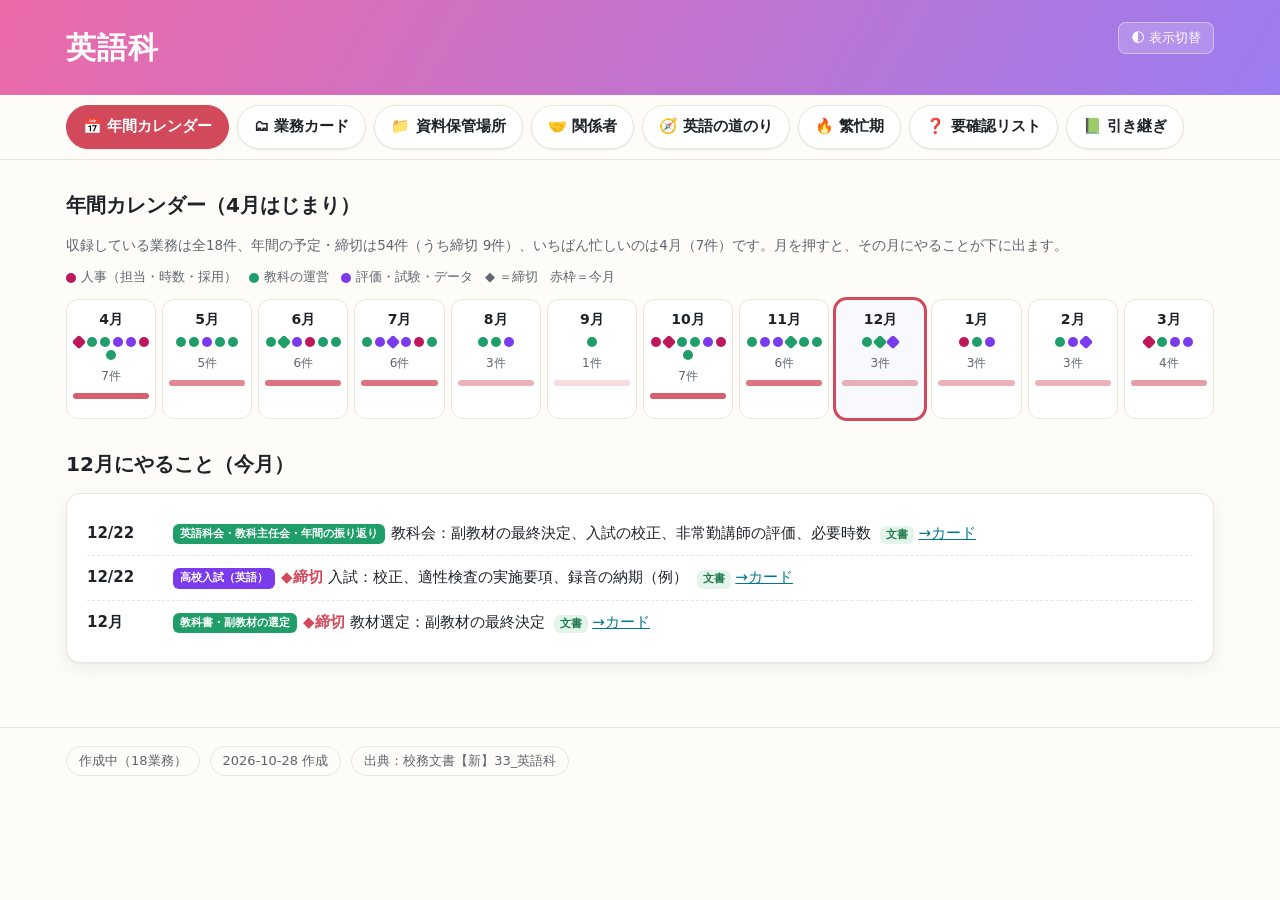
==== commit 1abe7b02: "Eigo dashboard: same calendar / handover page split as kokusai" ====
--- a/hdb-96WJHQErrHXxQ9Q8/eigo.html
+++ b/hdb-96WJHQErrHXxQ9Q8/eigo.html
@@ -19,6 +19,8 @@
 <nav class="tabs"><div class="wrap" id="tabs"></div></nav>
 <div class="wrap">
   <section class="view" id="v-top"></section>
+  <section class="view" id="v-cal"></section>
+  <section class="view" id="v-handover"></section>
   <section class="view" id="v-cards"></section>
   <section class="view" id="v-people"></section>
   <section class="view" id="v-busy"></section>
--- a/hdb-96WJHQErrHXxQ9Q8/style.css
+++ b/hdb-96WJHQErrHXxQ9Q8/style.css
@@ -795,6 +795,8 @@
 table.yt th,table.yt td{border:1px solid #bbb;padding:4px 7px;vertical-align:top;text-align:left}
 table.yt thead th{background:#eef1f5}
 table.yt td.yt-mon{font-weight:700;text-align:center;background:#f6f8fa;font-size:12.5px;white-space:nowrap}
+table.yt tr.yt-monrow td{background:#e8edf3;font-weight:700;font-size:12.5px}
+@media print{table.yt tr.yt-monrow{break-after:avoid}}
 table.yt td.yt-when{white-space:nowrap}
 table.yt td.yt-card{white-space:normal}
 @media print{table.yt thead{display:table-header-group} table.yt{font-size:10.5px}}
